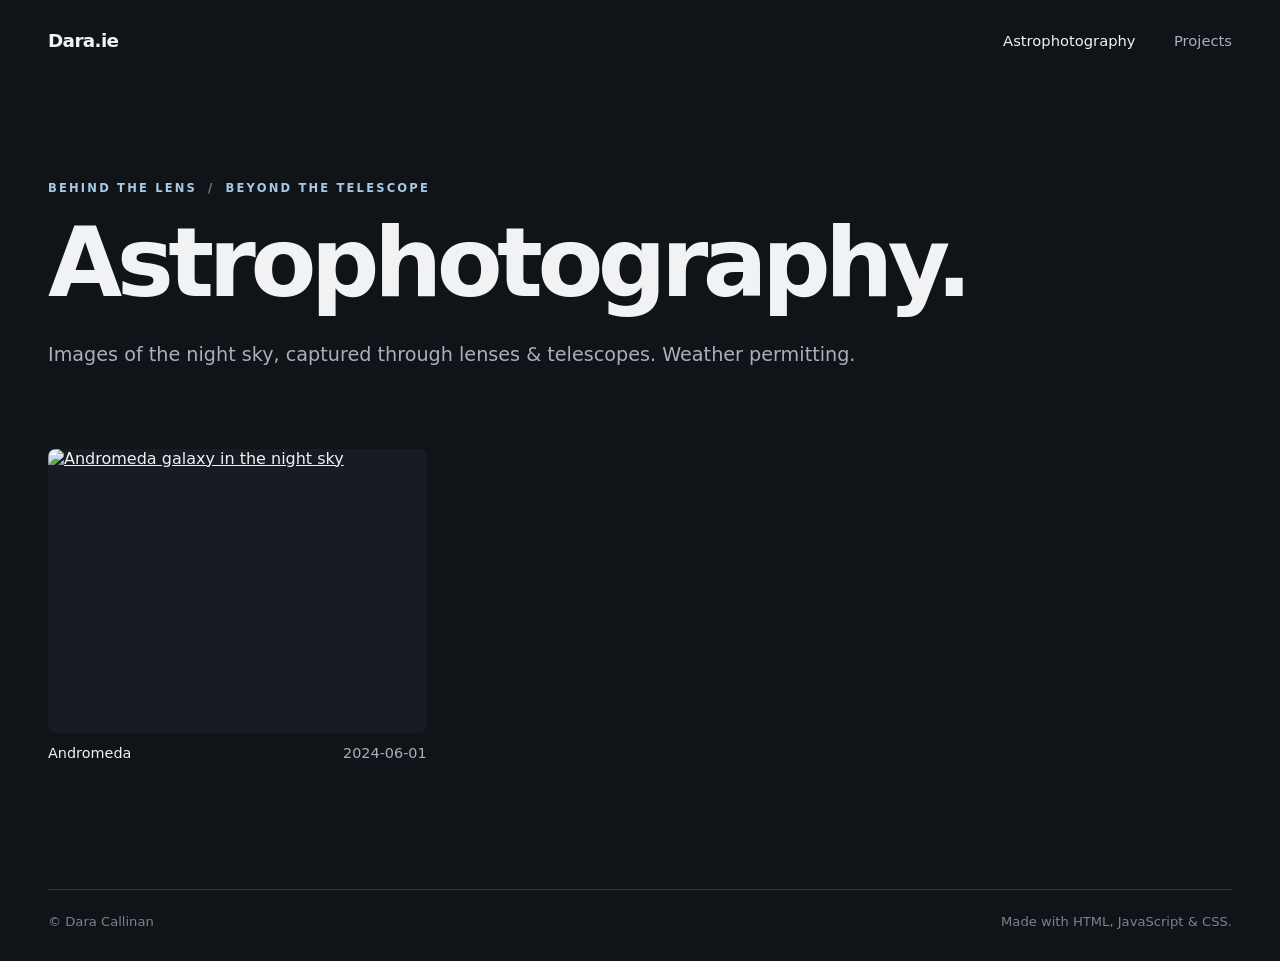
==== astrophotography.html @ fb202155 "Initial website setup" ====
<!doctype html>
<html lang="en">
  <head>
    <meta charset="utf-8">
    <meta name="viewport" content="width=device-width, initial-scale=1">
    <meta name="theme-color" content="#101318">
    <meta name="description" content="A gallery of astrophotography and night-sky photographs.">
    <title>Astrophotography — Dara Callinan</title>
    <link rel="stylesheet" href="./styles.css">
  </head>

  <body>
    <a class="skip-link" href="#main">Skip to content</a>

    <header class="site-header container">
      <a class="site-brand" href="./index.html">Dara<span class="brand-mark"></span><span class="brand-tld">.ie</span></a>
      <nav class="site-nav" aria-label="Primary navigation">
        <ul>
          <li><a href="./astrophotography.html" aria-current="page">Astrophotography</a></li>
          <li><a href="./projects.html">Projects</a></li>
        </ul>
      </nav>
    </header>

    <main id="main" class="container page-main">
      <header class="page-intro">
        <p class="eyebrow">Behind the lens <span aria-hidden="true">/</span> Beyond the telescope</p>
        <h1>Astrophotography<span class="brand-mark">.</span></h1>
        <p>Images of the night sky, captured through lenses & telescopes. Weather permitting.</p>
      </header>

      <!-- Load cards from data/gallery.json. -->
      <section aria-label="Photo gallery" class="gallery-grid" id="photo-gallery">
        <p class="gallery-message" role="status">Loading photographs…</p>
      </section>
      <noscript><p class="gallery-message">This gallery needs JavaScript to load its photograph list.</p></noscript>


      <!-- SVG icons -->
      <svg class="gallery-icon-defs" xmlns="http://www.w3.org/2000/svg" aria-hidden="true" focusable="false">
        <symbol id="detail-icon-telescope" viewBox="0 0 24 24">
          <path d="M4.7 5.2 16.4 10.7l-1.25 2.65L3.45 7.85Z"/>
          <path d="m5.9 5.75-1.25 2.65"/>
          <path d="m16.4 10.7 2.5 1.2-1.25 2.65-2.5-1.2"/>
          <path d="M11 11.4 12 15.1m0 0-3.8 6m3.8-6 4 6M7 21.1h11"/>
        </symbol>
        <symbol id="detail-icon-camera" viewBox="0 0 24 24">
          <path d="M14 4h-4l-2 3H4a2 2 0 0 0-2 2v9a2 2 0 0 0 2 2h16a2 2 0 0 0 2-2V9a2 2 0 0 0-2-2h-4l-2-3Z"/><circle cx="12" cy="13" r="3"/>
        </symbol>
        <symbol id="detail-icon-clock" viewBox="0 0 24 24">
          <circle cx="12" cy="12" r="9"/><path d="M12 7v5l3 2"/>
        </symbol>
        <symbol id="detail-icon-map-pin" viewBox="0 0 24 24">
          <path d="M20 10c0 5-8 11-8 11S4 15 4 10a8 8 0 1 1 16 0Z"/><circle cx="12" cy="10" r="2.5"/>
        </symbol>
        <symbol id="detail-icon-filter" viewBox="0 0 24 24">
          <circle cx="10" cy="12" r="5.5"/>
          <circle cx="14" cy="12" r="5.5"/>
        </symbol>
        <symbol id="detail-icon-calendar" viewBox="0 0 24 24">
          <rect x="3" y="5" width="18" height="16" rx="2"/><path d="M7 3v4m10-4v4M3 10h18"/>
        </symbol>
        <symbol id="detail-icon-aperture" viewBox="0 0 24 24">
          <circle cx="12" cy="12" r="9"/><path d="m14.3 3.3-3.1 5.4M20.5 8l-6.2.1m3 10.7-3.2-5.3M9.7 20.7l3.1-5.4M3.5 16l6.2-.1m-3-10.7 3.2 5.3"/>
        </symbol>
        <symbol id="detail-icon-settings" viewBox="0 0 24 24">
          <circle cx="12" cy="12" r="3"/><path d="M19.4 15a1.7 1.7 0 0 0 .34 1.88l.06.06-2 2-.06-.06a1.7 1.7 0 0 0-1.88-.34 1.7 1.7 0 0 0-1 1.57V21h-2.8v-.09a1.7 1.7 0 0 0-1-1.57 1.7 1.7 0 0 0-1.88.34l-.06.06-2-2 .06-.06A1.7 1.7 0 0 0 7.5 15a1.7 1.7 0 0 0-1.57-1H5v-2.8h.09a1.7 1.7 0 0 0 1.57-1 1.7 1.7 0 0 0-.34-1.88l-.06-.06 2-2 .06.06a1.7 1.7 0 0 0 1.88.34 1.7 1.7 0 0 0 1-1.57V5h2.8v.09a1.7 1.7 0 0 0 1 1.57 1.7 1.7 0 0 0 1.88-.34l.06-.06 2 2-.06.06A1.7 1.7 0 0 0 19.4 10a1.7 1.7 0 0 0 1.57 1H21v2.8h-.09A1.7 1.7 0 0 0 19.4 15Z"/>
        </symbol>
        <symbol id="detail-icon-layers" viewBox="0 0 24 24">
          <path d="m12 3 9 5-9 5-9-5 9-5ZM3 12l9 5 9-5M3 16l9 5 9-5"/>
        </symbol>
        <symbol id="detail-icon-sparkles" viewBox="0 0 24 24">
          <path d="m12 3 1.5 5.5L19 10l-5.5 1.5L12 17l-1.5-5.5L5 10l5.5-1.5L12 3ZM19 17l.7 1.8L21.5 19.5l-1.8.7L19 22l-.7-1.8-1.8-.7 1.8-.7L19 17Z"/>
        </symbol>
        <symbol id="detail-icon-info" viewBox="0 0 24 24">
          <circle cx="12" cy="12" r="9"/><path d="M12 11v5m0-8h.01"/>
        </symbol>
      </svg>


      <!-- One modal for each photo. -->
      <dialog id="photo-lightbox" class="photo-lightbox" aria-label="Photograph viewer">
        <div class="lightbox-layout">
          <div class="lightbox-image-panel">
            <img id="lightbox-image" alt="">
          </div>
          <aside class="lightbox-info" aria-label="Photograph details">
            <div class="lightbox-heading-row">
              <p class="lightbox-eyebrow">Astrophotography</p>
              <div class="lightbox-heading-actions">
                <a id="lightbox-instagram" class="lightbox-instagram" hidden
                   target="_blank" rel="noopener noreferrer"
                   aria-label="View this photograph on Instagram" title="View on Instagram">
                  <svg viewBox="0 0 24 24" width="21" height="21" fill="none" stroke="currentColor" stroke-width="1.8" stroke-linecap="round" stroke-linejoin="round" aria-hidden="true" focusable="false">
                    <rect x="2" y="2" width="20" height="20" rx="5"></rect>
                    <circle cx="12" cy="12" r="4.1"></circle>
                    <circle cx="17.6" cy="6.5" r="1" fill="currentColor" stroke="none"></circle>
                  </svg>
                </a>
                <button class="lightbox-close" type="button" aria-label="Close photograph">&times;</button>
              </div>
            </div>
            <h2 id="lightbox-title"></h2>
            <div id="lightbox-details" class="lightbox-details"></div>
            <div class="lightbox-controls" aria-label="Photograph navigation">
              <button id="lightbox-prev" type="button" aria-label="Previous photograph">&larr;</button>
              <span id="lightbox-count" aria-live="off"></span>
              <button id="lightbox-next" type="button" aria-label="Next photograph">&rarr;</button>
            </div>
          </aside>
        </div>
      </dialog>

    </main>

    <footer class="site-footer container">
      <p>© Dara Callinan</p>
      <p>Made  with HTML, JavaScript &amp; CSS.</p>
    </footer>
    <script src="./gallery.js" defer></script>
  </body>
</html>
---- styles.css ----
/*
 * A minimal, framework-free starter stylesheet.
 * All colours and shared spacing can be adjusted here.
 */
:root {
  color-scheme: dark;
  --bg: #101318;
  --panel: #171c23;
  --text: #f0f2f4;
  --muted: #a7b0bb;
  --subtle: #79838f;
  --line: #2c343d;
  --accent: #a7c9e5;
  --max-width: 1480px;
  font-family: Inter, ui-sans-serif, system-ui, -apple-system, BlinkMacSystemFont,
    "Segoe UI", sans-serif;
  font-synthesis: none;
  text-rendering: optimizeLegibility;
  -webkit-font-smoothing: antialiased;
}

*, *::before, *::after { box-sizing: border-box; }
html { scroll-behavior: smooth; }
body { margin: 0; min-height: 100vh; display: flex; flex-direction: column; background: var(--bg); color: var(--text); }
img { display: block; max-width: 100%; }
a { color: inherit; }
p, h1, h2, figure { margin: 0; }

.container { width: min(100% - clamp(2.5rem, 7.5vw, 7rem), var(--max-width)); margin-inline: auto; }

.skip-link { position: absolute; z-index: 10; left: 1rem; top: -5rem; background: var(--text); color: var(--bg); padding: .6rem .8rem; }
.skip-link:focus { top: 1rem; }
:focus-visible { outline: 2px solid var(--accent); outline-offset: 5px; }

.site-header { display: flex; justify-content: space-between; align-items: center; gap: 1.5rem; padding-block: 1.85rem 1.75rem; }
.site-brand { font-size: 1.15rem; font-weight: 650; letter-spacing: -.035em; text-decoration: none; white-space: nowrap; transition: color .2s ease;}
.brand-tld { transition: color .2s ease; }
/* .brand-mark { color: var(--accent); } */
.site-brand:hover { color: var(--text); }
.site-nav ul { display: flex; flex-wrap: wrap; align-items: center; gap: clamp(.85rem, 3vw, 2.5rem); padding: 0; margin: 0; list-style: none; }
.site-nav a { color: var(--muted); font-size: .92rem; font-weight: 500; text-decoration: none; transition: color .2s ease; }
.site-nav a:is(:hover, :focus-visible), .site-nav a[aria-current="page"] { color: var(--text); }
.site-brand:is(:hover, :focus-visible) .brand-tld {
  color: #92ba9e;
}

main { flex: 1; }
.home-feature { padding-bottom: clamp(3.5rem, 6vw, 6.5rem); }
.featured-image { position: relative; overflow: hidden; border: 1px solid var(--line); border-radius: 13px; background: #1d2938; }
.featured-image img { width: 100%; height: clamp(300px, 55svh, 670px); object-fit: cover; object-position: center 50%; }
.featured-image figcaption { position: absolute; right: 1.15rem; bottom: 1rem; color: #f3f5f9; font-size: .75rem; line-height: 1.5; padding: .45rem .65rem; background: rgb(5 10 20 / .57); border-radius: 4px; backdrop-filter: blur(8px); }
.featured-image figcaption span { color: #c6d1dd; }

.intro-grid { display: grid; grid-template-columns: minmax(0, 1.4fr) minmax(290px, .72fr); gap: clamp(2rem, 5.5vw, 6.5rem); padding-top: clamp(2rem, 4.2vw, 4.5rem); align-items: end; }
.eyebrow { margin-bottom: 1.1rem; color: var(--accent); font-size: .72rem; font-weight: 700; letter-spacing: .19em; text-transform: uppercase; }
.eyebrow span { margin-inline: .3rem; color: var(--subtle); }
h1 { max-width: 16ch; font-size: clamp(2.7rem, 5.4vw, 5.7rem); font-weight: 580; letter-spacing: -.058em; line-height: 1.06; text-wrap: balance; }
.intro-detail > p { max-width: 36rem; color: var(--muted); font-size: clamp(1rem, 1.22vw, 1.18rem); line-height: 1.7; }
.actions { display: flex; gap: .75rem; flex-wrap: wrap; margin-top: 1.65rem; }
.button { display: inline-flex; align-items: center; justify-content: center; gap: .8rem; min-height: 46px; padding: .78rem 1.08rem; border: 1px solid var(--line); border-radius: 7px; font-size: .91rem; font-weight: 620; line-height: 1.25; text-decoration: none; transition: background .2s ease, border-color .2s ease, transform .2s ease; }
.button span { font-size: 1.1em; }
.button:hover { transform: translateY(-2px); }
.button-primary { background: #e9eef4; color: #15191f; border-color: #e9eef4; }
.button-primary:hover { background: #fff; border-color: #fff; }
.button-secondary { background: transparent; color: var(--text); }
.button-secondary:hover { background: var(--panel); border-color: #556476; }

.site-footer { display: flex; justify-content: space-between; flex-wrap: wrap; gap: .5rem 1.5rem; padding-block: 1.5rem 2rem; border-top: 1px solid var(--line); color: var(--subtle); font-size: .82rem; }

/* Gallery & project page scaffolding for later. */
.page-main { padding-bottom: clamp(4rem, 9vw, 9rem); }
.page-intro { max-width: 860px; padding-block: clamp(3rem, 8vw, 7rem) clamp(3rem, 6vw, 5rem); }
.page-intro h1 { max-width: unset; font-size: clamp(3.35rem, 7.5vw, 7.75rem); }
.page-intro > p:last-child { margin-top: 1.55rem; color: var(--muted); font-size: clamp(1.05rem, 1.5vw, 1.25rem); line-height: 1.7; }
.gallery-grid { display: grid; grid-template-columns: repeat(3, minmax(0, 1fr)); gap: 1.5rem; }
.gallery-message { grid-column: 1 / -1; color: var(--muted); line-height: 1.7; }
.photo-card { min-width: 0; }
.photo-card a { display: block; overflow: hidden; border-radius: 8px; background: var(--panel); }
.photo-card img { width: 100%; aspect-ratio: 4 / 3; object-fit: cover; transition: transform .3s ease; }
.photo-card a:hover img { transform: scale(1.035); }
.photo-card figcaption { display: flex; justify-content: space-between; gap: .5rem; padding-block: .8rem; color: var(--text); font-size: .9rem; }
.photo-card figcaption span { color: var(--muted); }
.project-grid { display: grid; grid-template-columns: repeat(2, minmax(0, 1fr)); gap: 1.2rem; }
.project-card { display: flex; flex-direction: column; gap: 1.15rem; min-height: 260px; padding: clamp(1.5rem, 3vw, 2.5rem); border: 1px solid var(--line); background: var(--panel); border-radius: 10px; }
.project-card-kicker { color: var(--accent); font-size: .78rem; font-weight: 650; letter-spacing: .04em; }
.project-card h2 { font-size: clamp(1.5rem, 2vw, 2.2rem); font-weight: 600; letter-spacing: -.035em; }
.project-card > p:not(.project-card-kicker) { color: var(--muted); line-height: 1.7; }
.project-card a { width: fit-content; margin-top: auto; color: var(--accent); text-decoration-thickness: 1px; text-underline-offset: .25em; }
.empty-state { grid-column: 1 / -1; padding: clamp(2rem, 5vw, 4rem); border: 1px dashed #3e4a56; border-radius: 10px; background: var(--panel); }
.empty-state-label { color: var(--text) !important; font-size: 1.18rem; font-weight: 600; margin-bottom: .7rem; }
.empty-state > p:last-child { max-width: 52ch; color: var(--muted); line-height: 1.75; }
.empty-state code { font-size: .9em; color: var(--accent); }

/* Native <dialog> lightbox: photo left, accessible details at right. */
.photo-card figcaption .photo-title { color: var(--text); }
.photo-lightbox {
  width: min(96vw, 1420px);
  max-width: calc(100% - 1rem);
  max-height: calc(100dvh - 2rem);
  margin: auto;
  padding: 0;
  border: 0;
  border-radius: 12px;
  background: var(--panel);
  color: var(--text);
  overflow: auto;
}
.photo-lightbox::backdrop { background: rgb(4 7 12 / .88); backdrop-filter: blur(8px); }
.lightbox-layout { display: grid; grid-template-columns: minmax(0, 1fr) minmax(280px, 350px); }
.lightbox-image-panel {
  display: grid;
  place-items: center;
  min-width: 0;
  min-height: min(78dvh, 850px);
  padding: 0;
  background: #080b11;
}
.lightbox-image-panel img { width: auto; max-width: 100%; max-height: calc(100dvh - 5rem); object-fit: contain; }
.lightbox-info { display: flex; flex-direction: column; gap: 1.4rem; min-width: 0; padding: clamp(1.4rem, 2.4vw, 2.4rem); container-type: inline-size;}
.lightbox-heading-row { display: flex; justify-content: space-between; align-items: center; gap: 1rem; }
.lightbox-heading-actions { display: flex; align-items: center; gap: .5rem; }
.lightbox-instagram { display: inline-flex; align-items: center; justify-content: center; width: 40px; height: 40px; color: var(--muted); text-decoration: none; transition: color .2s ease; }
.lightbox-instagram[hidden] { display: none; }
.lightbox-instagram:hover { color: var(--text); }
.lightbox-eyebrow { color: var(--accent); font-size: .72rem; font-weight: 650; letter-spacing: .12em; text-transform: uppercase; }
.lightbox-close, .lightbox-controls button {
  cursor: pointer;
  border: 0;
  border-radius: 0;
  background: transparent;
  color: var(--muted);
  transition: color .2s ease;
}
.lightbox-close { width: 40px; height: 40px; font-size: 1.6rem; line-height: 1; }
.lightbox-close:hover, .lightbox-controls button:hover:not(:disabled) { color: var(--text); }
.lightbox-info h2 { font-size: clamp(1.6rem, 2.5vw, 2.3rem); line-height: 1.15; font-weight: 570; letter-spacing: -.04em; }
.lightbox-details { color: var(--muted); font-size: .93rem; line-height: 1.7; }
.lightbox-details .photo-description { margin-bottom: 1.65rem; }
.photo-specs { display: grid; gap: 1rem; margin: 0; padding-top: 1.5rem; border-top: 1px solid var(--line); }
@container (min-width: 280px) {
  .photo-specs {
    grid-template-columns: repeat(2, minmax(0, 1fr));
    column-gap: 1rem;
  }
}
.gallery-icon-defs { position: absolute; width: 0; height: 0; overflow: hidden; }
.photo-specs > div { display: grid; grid-template-columns: 20px minmax(0, 1fr); column-gap: .85rem; row-gap: .18rem; }
.photo-spec-icon { grid-column: 1; grid-row: 1 / span 2; align-self: center; color: var(--subtle); transition: color .2s ease; }
.photo-specs > div:hover .photo-spec-icon { color: var(--accent); }
.photo-spec-icon svg { display: block; }
.photo-specs dt { grid-column: 2; color: var(--subtle); font-size: .75rem; }
.photo-specs dd { grid-column: 2; margin: 0; color: var(--text); }
.lightbox-controls { display: flex; align-items: center; justify-content: space-between; gap: 1rem; margin-top: auto; padding-top: 1rem; border-top: 1px solid var(--line); }
.lightbox-controls button { width: 42px; height: 42px; font-size: 1.25rem; }
.lightbox-controls button:disabled { opacity: .35; cursor: default; }
.lightbox-controls span { color: var(--subtle); font-size: .83rem; font-variant-numeric: tabular-nums; }
@media (max-width: 750px) {
  .photo-lightbox { width: min(95vw, 720px); }
  .lightbox-layout { grid-template-columns: 1fr; }
  .lightbox-image-panel { min-height: 0; padding: 0; }
  .lightbox-image-panel img { max-height: 48dvh; }
  .lightbox-info { gap: .9rem; padding: 1.1rem 1.35rem 1.35rem; }
  .lightbox-details .photo-description { margin-bottom: 1.15rem; }
  .photo-specs { gap: .7rem; padding-top: 1rem; }
}

@media (max-width: 900px) {
  .intro-grid { grid-template-columns: 1fr; gap: 1.5rem; }
  h1 { max-width: 18ch; }
  .intro-detail { max-width: 650px; }
  .gallery-grid { grid-template-columns: repeat(2, minmax(0, 1fr)); }
}
@media (max-width: 590px) {
  .site-header { align-items: flex-start; flex-direction: column; gap: 1.15rem; padding-block: 1.4rem; }
  .site-nav ul { gap: 1.4rem; }
  .site-nav a { font-size: .9rem; }
  .featured-image { border-radius: 8px; }
  .featured-image img { height: clamp(250px, 43svh, 420px); }
  .featured-image figcaption { right: .7rem; bottom: .7rem; font-size: .68rem; }
  .featured-image figcaption span { display: none; }
  h1 { font-size: clamp(2.8rem, 10.5vw, 4.2rem); }
  .actions { align-items: stretch; }
  .gallery-grid, .project-grid { grid-template-columns: 1fr; }
  .photo-card img { aspect-ratio: 3 / 2; }
}
@media (prefers-reduced-motion: reduce) {
  html { scroll-behavior: auto; }
  *, *::before, *::after { transition-duration: .01ms !important; animation-duration: .01ms !important; }
}
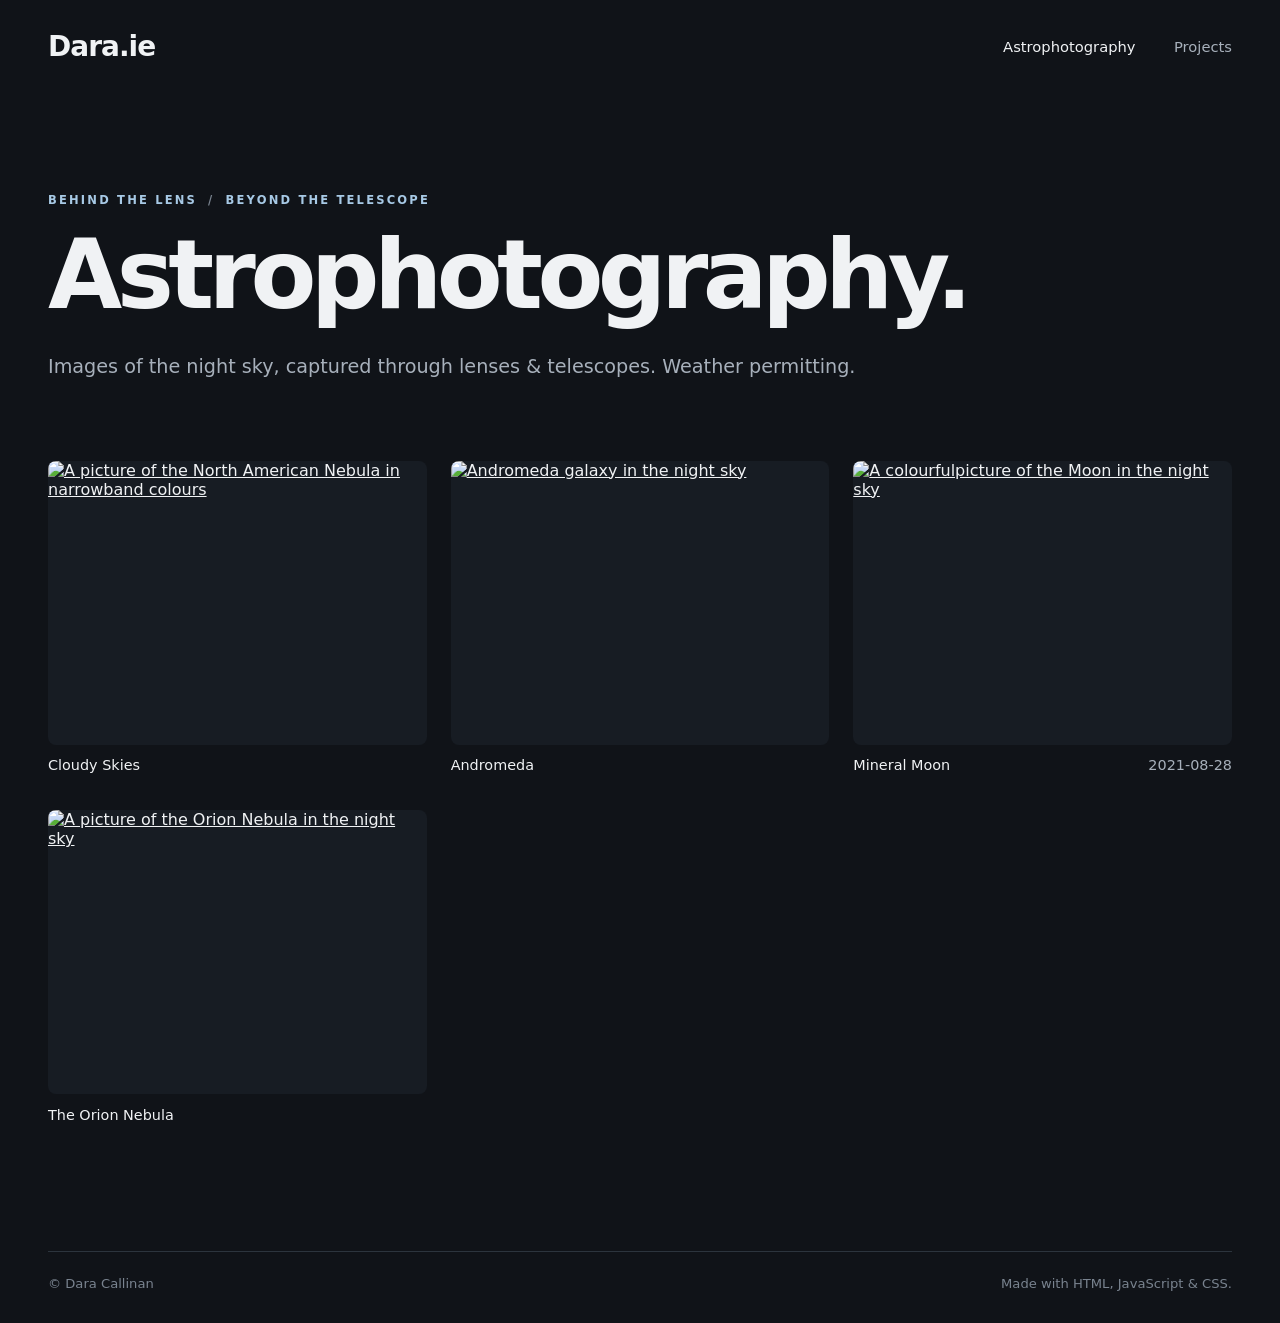
==== commit 480201ef: "Add image detail toggle for mobile" ====
--- a/astrophotography.html
+++ b/astrophotography.html
@@ -13,7 +13,7 @@
     <a class="skip-link" href="#main">Skip to content</a>
 
     <header class="site-header container">
-      <a class="site-brand" href="./index.html">Dara<span class="brand-mark"></span><span class="brand-tld">.ie</span></a>
+      <a class="site-brand" href="./">Dara<span class="brand-mark"></span><span class="brand-tld">.ie</span></a>
       <nav class="site-nav" aria-label="Primary navigation">
         <ul>
           <li><a href="./astrophotography.html" aria-current="page">Astrophotography</a></li>
@@ -100,7 +100,10 @@
                 <button class="lightbox-close" type="button" aria-label="Close photograph">&times;</button>
               </div>
             </div>
-            <h2 id="lightbox-title"></h2>
+            <!-- <h2 id="lightbox-title"></h2> -->
+            <div class="lightbox-title-row">
+              <h2 id="lightbox-title"></h2>
+            </div>
             <div id="lightbox-details" class="lightbox-details"></div>
             <div class="lightbox-controls" aria-label="Photograph navigation">
               <button id="lightbox-prev" type="button" aria-label="Previous photograph">&larr;</button>
--- a/styles.css
+++ b/styles.css
@@ -33,7 +33,7 @@
 :focus-visible { outline: 2px solid var(--accent); outline-offset: 5px; }
 
 .site-header { display: flex; justify-content: space-between; align-items: center; gap: 1.5rem; padding-block: 1.85rem 1.75rem; }
-.site-brand { font-size: 1.15rem; font-weight: 650; letter-spacing: -.035em; text-decoration: none; white-space: nowrap; transition: color .2s ease;}
+.site-brand { font-size: 1.15rem; font-size: clamp(1.5rem, 5.5vw, 1.75rem); font-weight: 650; letter-spacing: -.035em; text-decoration: none; white-space: nowrap; transition: color .2s ease;}
 .brand-tld { transition: color .2s ease; }
 /* .brand-mark { color: var(--accent); } */
 .site-brand:hover { color: var(--text); }
@@ -67,10 +67,10 @@
 
 .site-footer { display: flex; justify-content: space-between; flex-wrap: wrap; gap: .5rem 1.5rem; padding-block: 1.5rem 2rem; border-top: 1px solid var(--line); color: var(--subtle); font-size: .82rem; }
 
-/* Gallery & project page scaffolding for later. */
+/* Astrophotography & Project page. */
 .page-main { padding-bottom: clamp(4rem, 9vw, 9rem); }
 .page-intro { max-width: 860px; padding-block: clamp(3rem, 8vw, 7rem) clamp(3rem, 6vw, 5rem); }
-.page-intro h1 { max-width: unset; font-size: clamp(3.35rem, 7.5vw, 7.75rem); }
+.page-intro h1 { max-width: unset; font-size: clamp(2.35rem, 7.5vw, 7.75rem); }
 .page-intro > p:last-child { margin-top: 1.55rem; color: var(--muted); font-size: clamp(1.05rem, 1.5vw, 1.25rem); line-height: 1.7; }
 .gallery-grid { display: grid; grid-template-columns: repeat(3, minmax(0, 1fr)); gap: 1.5rem; }
 .gallery-message { grid-column: 1 / -1; color: var(--muted); line-height: 1.7; }
@@ -136,7 +136,7 @@
 .lightbox-info h2 { font-size: clamp(1.6rem, 2.5vw, 2.3rem); line-height: 1.15; font-weight: 570; letter-spacing: -.04em; }
 .lightbox-details { color: var(--muted); font-size: .93rem; line-height: 1.7; }
 .lightbox-details .photo-description { margin-bottom: 1.65rem; }
-.photo-specs { display: grid; gap: 1rem; margin: 0; padding-top: 1.5rem; border-top: 1px solid var(--line); }
+.photo-specs { display: grid; gap: 1rem; margin: 0; padding-top: 1.5rem; border-top: 1px solid var(--line); align-items: center;}
 @container (min-width: 280px) {
   .photo-specs {
     grid-template-columns: repeat(2, minmax(0, 1fr));
@@ -187,3 +187,65 @@
   html { scroll-behavior: auto; }
   *, *::before, *::after { transition-duration: .01ms !important; animation-duration: .01ms !important; }
 }
+
+/* Photo detail/description toggle for mobile */
+/* Hide photo info toggle on desktop */
+.photo-info-toggle {
+  display: none;
+}
+
+@media (max-width: 750px) {
+  .photo-info-toggle {
+    display: inline-block;
+    padding: 0;
+    margin-bottom: 0.9rem;
+    border: none;
+    background: none;
+    color: var(--accent);
+    font: inherit;
+    cursor: pointer;
+  }
+
+  /* Show only selected view */
+  .lightbox-details[data-view="description"] .photo-specs,
+  .lightbox-details[data-view="specs"] .photo-description {
+    display: none;
+  }
+
+  /* Remove spacing */
+  .lightbox-details .photo-description {
+    margin-bottom: 0;
+  }
+
+  .lightbox-details[data-view="specs"] .photo-specs {
+    border-top: none;
+    padding-top: 0;
+  }
+
+  /* Keep long descriptions or specifications compact */
+  .lightbox-details[data-view] .photo-description,
+  .lightbox-details[data-view] .photo-specs {
+    max-height: 11rem;
+    overflow-y: auto;
+  }
+}
+
+/* Details button goes to right of title */
+.lightbox-title-row {
+  display: flex;
+  align-items: center;
+  justify-content: space-between;
+  gap: 1rem;
+}
+
+.lightbox-title-row h2 {
+  min-width: 0;
+}
+
+@media (max-width: 750px) {
+  .photo-info-toggle {
+    margin: 0;
+    flex-shrink: 0;
+    white-space: nowrap;
+  }
+}
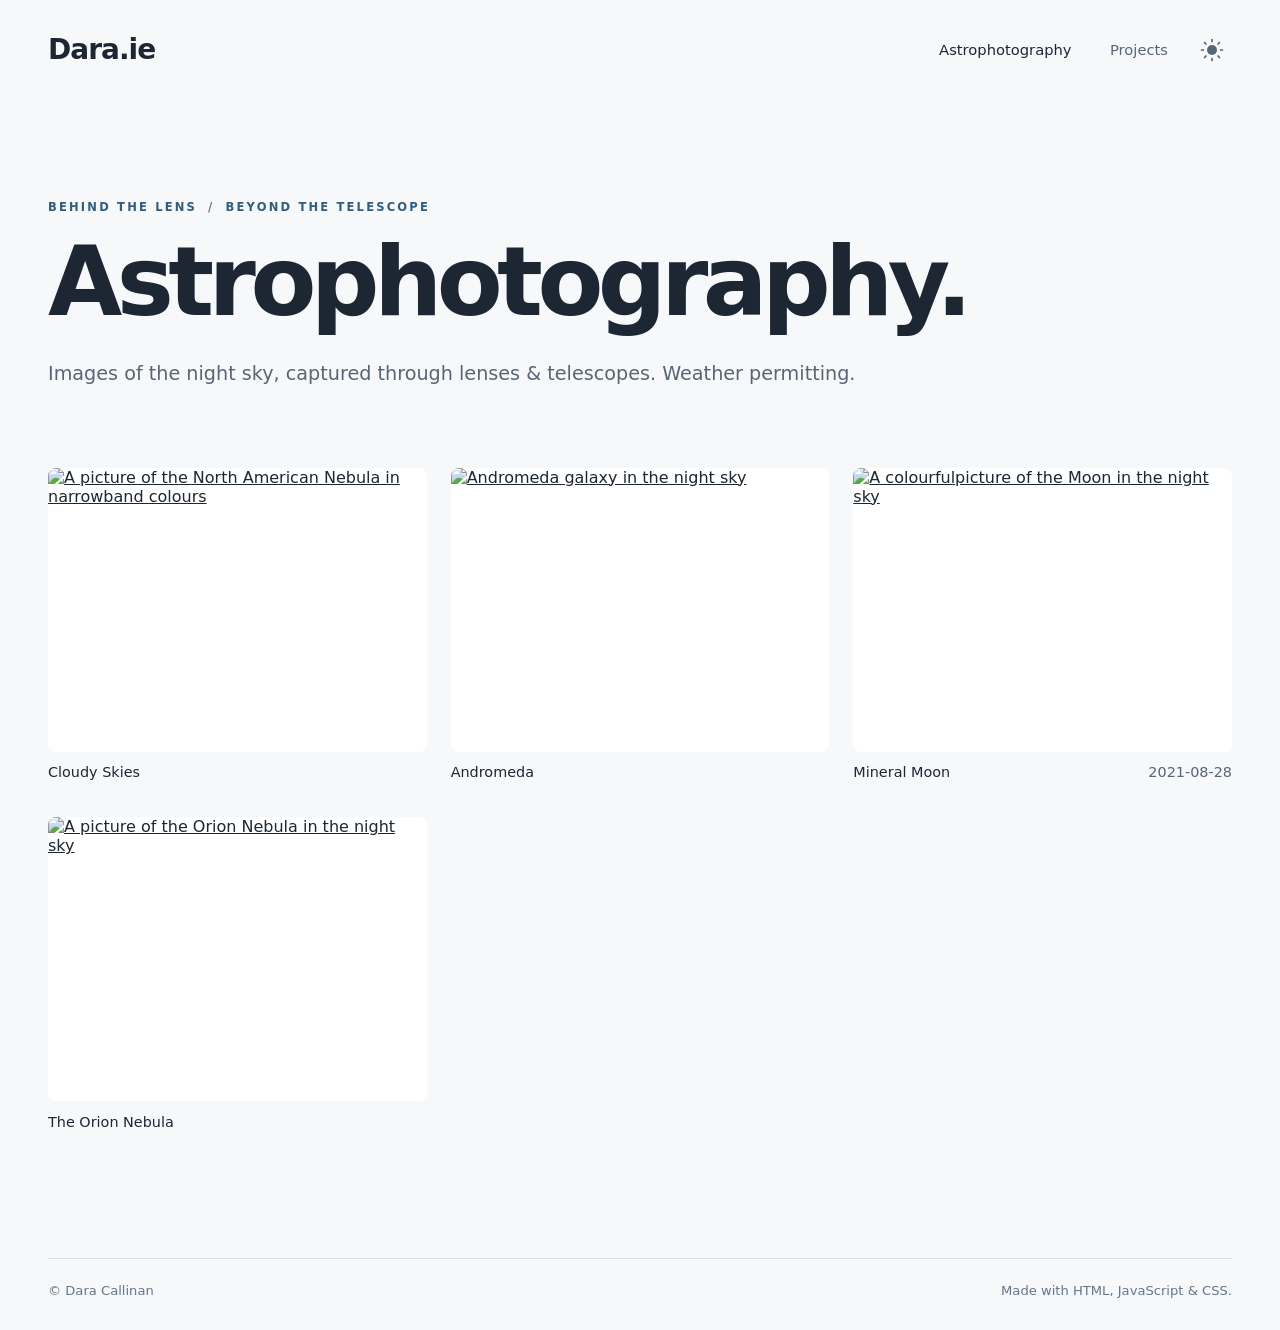
==== commit 17645f73: "Dark-mode/Light-mode toggle button" ====
--- a/astrophotography.html
+++ b/astrophotography.html
@@ -6,7 +6,9 @@
     <meta name="theme-color" content="#101318">
     <meta name="description" content="A gallery of astrophotography and night-sky photographs.">
     <title>Astrophotography — Dara Callinan</title>
+    <script src="./theme.js"></script>
     <link rel="stylesheet" href="./styles.css">
+    <link rel="stylesheet" href="./theme.css">
   </head>
 
   <body>
@@ -20,6 +22,21 @@
           <li><a href="./projects.html">Projects</a></li>
         </ul>
       </nav>
+
+      <button class="theme-toggle" type="button" aria-label="Switch to light mode">
+        <svg viewBox="0 0 24 24" width="24" height="24" aria-hidden="true">
+          <defs>
+            <mask id="theme-cutout">
+              <rect width="24" height="24" fill="white" />
+              <circle class="theme-occluder" cx="16" cy="8" r="5.7" fill="black" />
+            </mask>
+          </defs>
+          <g class="theme-rays" stroke="currentColor" stroke-width="1.7" stroke-linecap="round">
+            <path d="M12 1.5v2 M12 20.5v2 M1.5 12h2 M20.5 12h2 M4.6 4.6 6 6 M18 18l1.4 1.4 M19.4 4.6 18 6 M6 18l-1.4 1.4" />
+          </g>
+          <circle cx="12" cy="12" r="5" fill="currentColor" mask="url(#theme-cutout)" />
+        </svg>
+      </button>
     </header>
 
     <main id="main" class="container page-main">
--- a/styles.css
+++ b/styles.css
@@ -1,7 +1,4 @@
-/*
- * A minimal, framework-free starter stylesheet.
- * All colours and shared spacing can be adjusted here.
- */
+/* Theme colours */
 :root {
   color-scheme: dark;
   --bg: #101318;
@@ -248,4 +245,45 @@
     flex-shrink: 0;
     white-space: nowrap;
   }
-}+}
+
+/* Project card images */
+.project-card {
+  position: relative;
+  overflow: hidden;
+  isolation: isolate;
+}
+
+.project-card::before {
+  content: "";
+  position: absolute;
+  top: 0;
+  right: 0;
+
+  width: 70%;
+  height: 85%;
+
+  background-image: var(--project-image);
+  background-size: var(--project-image-size, cover);
+  background-repeat: no-repeat;
+  background-position: top right;
+
+  opacity: 0.35;
+  filter: grayscale(70%);
+
+  mask-image: radial-gradient(
+    ellipse var(--project-fade-width, 100%)
+            var(--project-fade-height, 65%)
+            at top right,
+    black 10%,
+    transparent 45%
+  );
+
+  pointer-events: none;
+}
+
+/* Text stays above the image */
+.project-card > * {
+  position: relative;
+  z-index: 1;
+}
--- a/theme.css
+++ b/theme.css
@@ -0,0 +1,58 @@
+/* .ie flicker fix */
+.site-brand, .site-brand .brand-tld { color: var(--text); }
+
+/* Light theme overrides */
+:root[data-theme="light"] {
+  color-scheme: light;
+  --bg: #f7f8fa;
+  --panel: #ffffff;
+  --text: #1c2733;
+  --muted: #576676;
+  --subtle: #667786;
+  --line: #d9e0e7;
+  --accent: #315d7e;
+}
+:root[data-theme="light"] .button-primary {
+  color: #fff;
+  background: #263e52;
+  border-color: #263e52;
+}
+:root[data-theme="light"] .button-primary:hover {
+  background: #39586f;
+  border-color: #39586f;
+}
+body, .project-card, .photo-lightbox {
+  transition: background-color .25s ease, color .25s ease, border-color .25s ease;
+}
+.site-nav { margin-left: auto; }
+.theme-toggle {
+  display: grid;
+  place-items: center;
+  flex: 0 0 40px;
+  width: 40px;
+  height: 40px;
+  padding: 0;
+  border: 0;
+  background: transparent;
+  color: var(--muted);
+  cursor: pointer;
+  transition: color .2s ease;
+}
+.theme-toggle:hover { color: var(--text); }
+.theme-rays {
+  transform-origin: 12px 12px;
+  transition: opacity .3s ease, transform .4s ease;
+}
+.theme-occluder { transition: transform .45s ease; }
+:root[data-theme="light"] .theme-occluder { transform: translate(11px, -11px); }
+:root:not([data-theme="light"]) .theme-rays { opacity: 0; transform: scale(.3); }
+@media (max-width: 590px) {
+  .site-header {
+    display: grid;
+    grid-template-columns: minmax(0, 1fr) auto;
+    align-items: center;
+  }
+  .site-brand { grid-column: 1; grid-row: 1; }
+  .theme-toggle { grid-column: 2; grid-row: 1; }
+  .site-nav { grid-column: 1 / -1; grid-row: 2; margin-left: 0; }
+}
